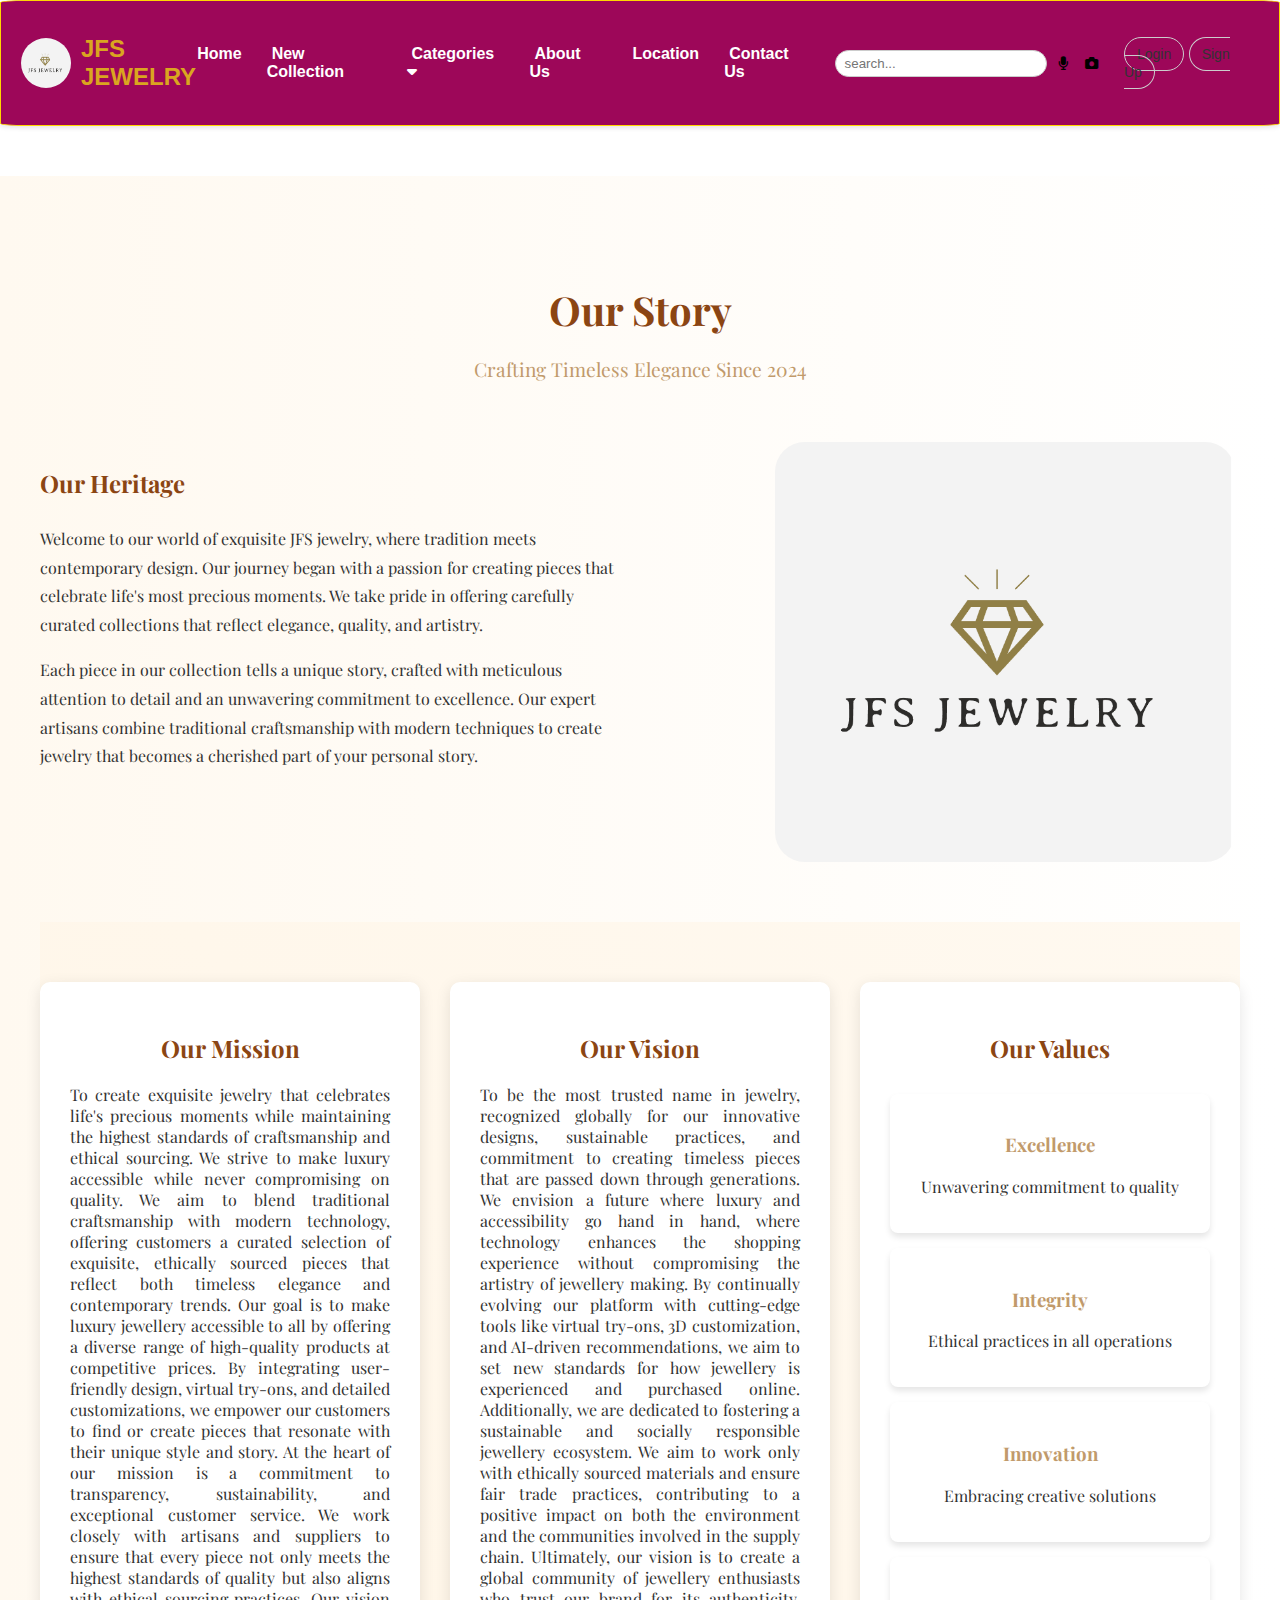
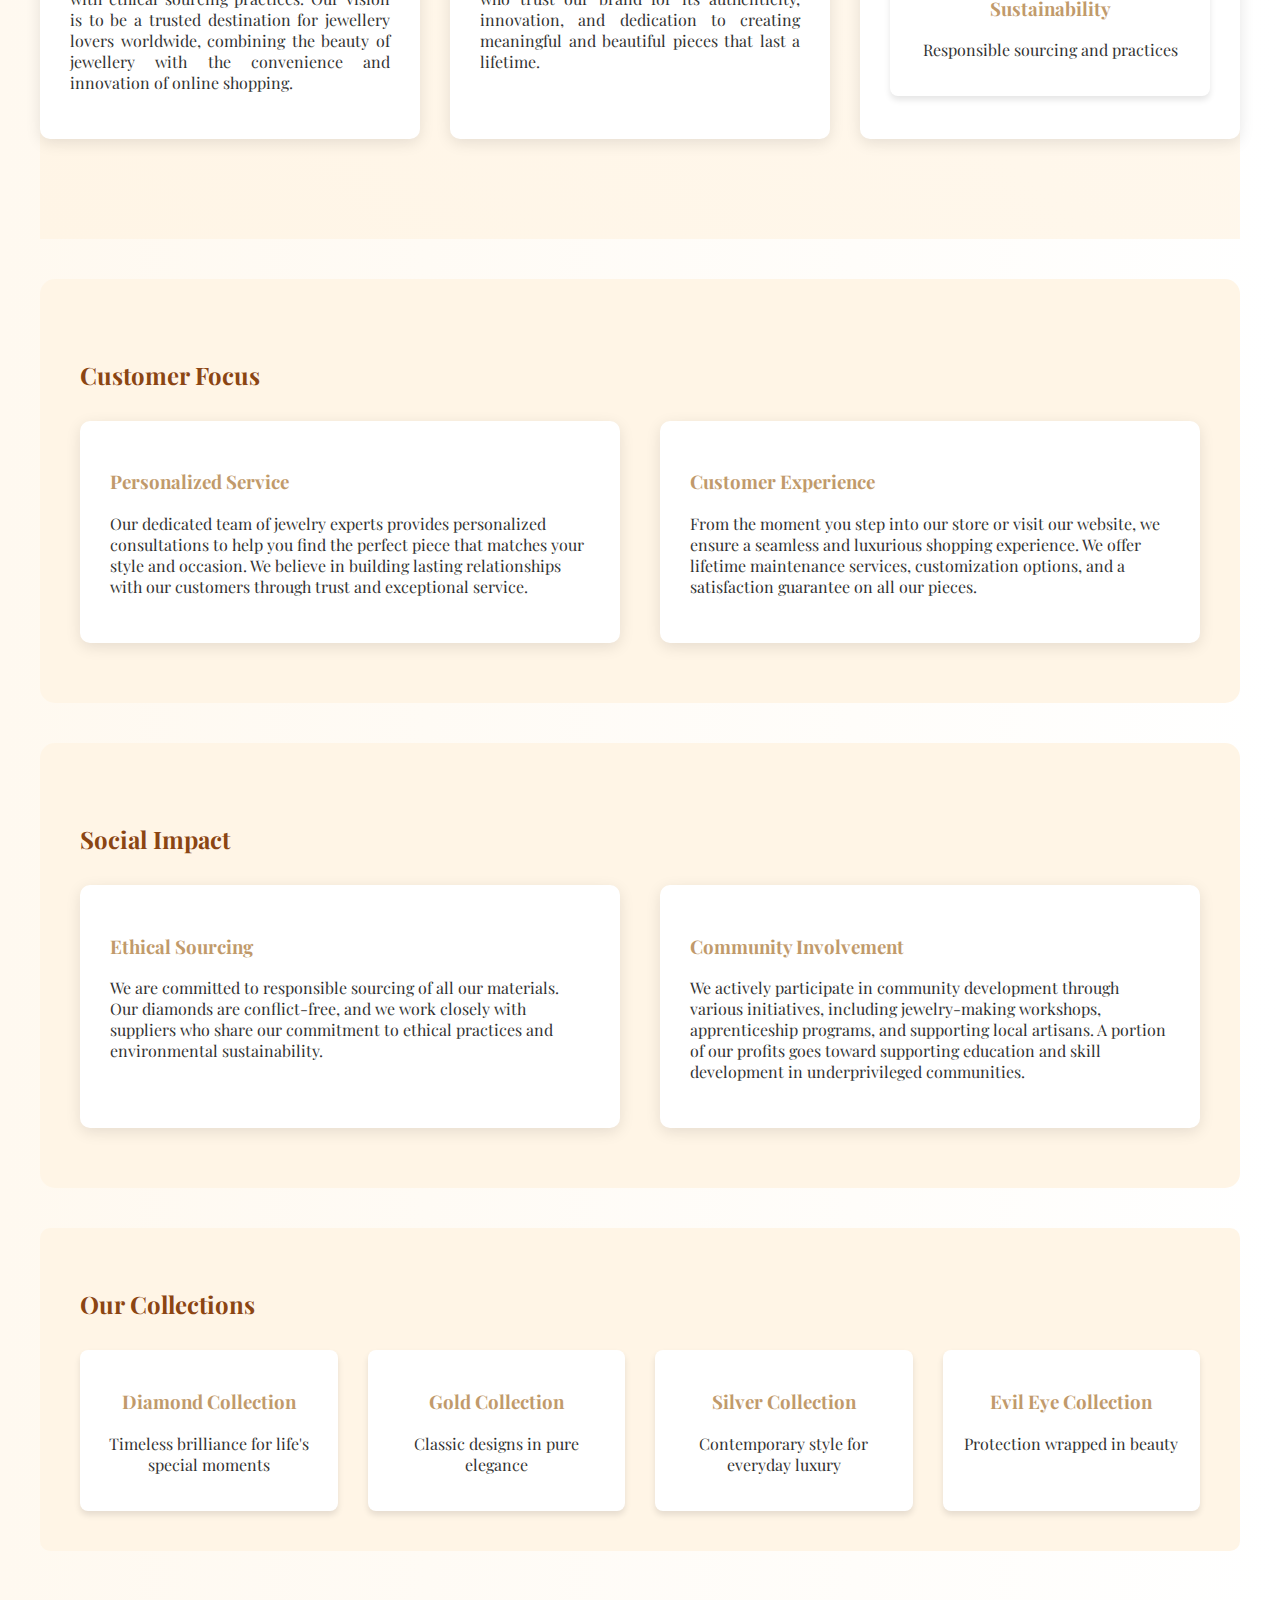
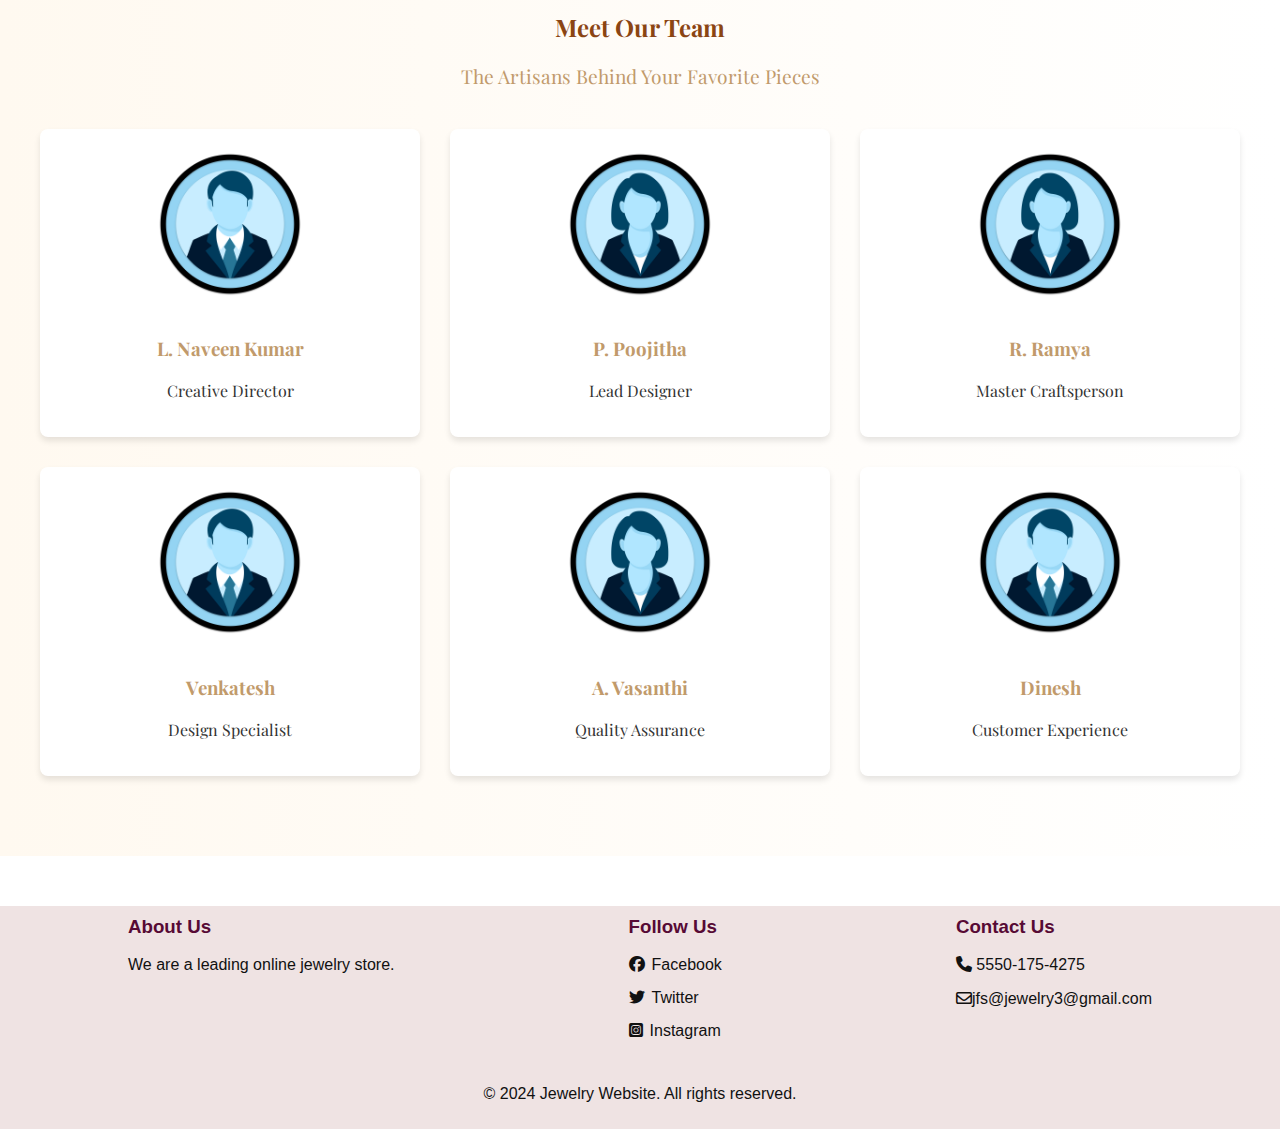
==== about-us.html @ db775b6b "first commit" ====
<!DOCTYPE html>
<html lang="en">
<head>
    <meta charset="UTF-8">
    <meta name="viewport" content="width=device-width, initial-scale=1.0">
    <title>Document</title>
    <link rel="stylesheet" href="about.css">
    <link rel="stylesheet" href="https://cdnjs.cloudflare.com/ajax/libs/font-awesome/6.6.0/css/all.min.css">
    <link href="https://fonts.googleapis.com/css2?family=Playfair+Display:wght@400;500;600;700&display=swap" rel="stylesheet">
</head>
<body>

    <!-- Navbar -->
    <nav>
        <div class="navbar-logo">
            <img src="logo-2.png" alt="">
            <p class="title">JFS JEWELRY</p>
        </div>
       
        <div class="create">
            <ul class="attribute">
                <li><a href="index.html">Home</a></li>
                <li><a href="New-Collection.html">New Collection</a></li>
                <li class="dropdown">
                    <a href="#" class="dropbtn">Categories <i class="fa-solid fa-caret-down"></i></a>
                    <div class="dropdown-content">
                        <a href="diamond1.html">Diamond collection</a>
                        <a href="gold1.html">Gold collection</a>
                        <a href="silver.html">Silver collection</a>
                        <a href="evil.html">Evil eye collection</a>
                        <a href="dailywear1.html">Daily wear collection</a>
                        
                    </div>
                </li>
               
                <li><a href="about-us.html">About Us</a></li>
                <li><a href="location.html">Location</a></li>
                <li><a href="Contact-us.html">Contact Us</a></li>
                <div class="info">
                    <div class="searchbar">
                        <input type="text" placeholder=" search...">
                        <button><i class="fa-solid fa-microphone"></i></button>
                        <button><i class="fa-solid fa-camera"></i></button>
                    </div>
                    
                </div>
                <div class="account">
                    <a href="login.html">Login</a>
                    <a href="sign-up.html">Sign Up</a>
                </div>

            </ul>
        </div>
      
        </nav>    
        <!-- Navbar close -->



        <section class="about-section">
            <div class="about-container">
                <div class="about-header">
                    <h1 class="about-title">Our Story</h1>
                    <p class="about-subtitle">Crafting Timeless Elegance Since 2024</p>
                </div>
    
                <div class="about-content">
                    <div class="about-text">
                        <h2 class="accent-title">Our Heritage</h2>
                        <p>Welcome to our world of exquisite JFS jewelry, where tradition meets contemporary design. Our journey began with a passion for creating pieces that celebrate life's most precious moments. We take pride in offering carefully curated collections that reflect elegance, quality, and artistry.</p>
                        <p>Each piece in our collection tells a unique story, crafted with meticulous attention to detail and an unwavering commitment to excellence. Our expert artisans combine traditional craftsmanship with modern techniques to create jewelry that becomes a cherished part of your personal story.</p>
                    </div>
                    <img src="logo-2.png" alt="Jewelry crafting" style="width: 80%; border-radius: 30px; margin-left: 110px;">
                </div>
    
     <!-- Mission Vision section -->
     <div class="mvv-section">
        <div class="mvv-grid">
            <div class="mvv-item">
                <h2 class="accent-title">Our Mission</h2>
                <p>To create exquisite jewelry that celebrates life's precious moments while maintaining the highest standards of craftsmanship and ethical sourcing. We strive to make luxury accessible while never compromising on quality.
                    
     We aim to blend traditional craftsmanship with modern technology, offering customers a curated selection of exquisite, ethically sourced pieces that reflect both timeless elegance and contemporary trends.
    
    Our goal is to make luxury jewellery accessible to all by offering a diverse range of high-quality products at competitive prices. By integrating user-friendly design, virtual try-ons, and detailed customizations, we empower our customers to find or create pieces that resonate with their unique style and story.
    
    At the heart of our mission is a commitment to transparency, sustainability, and exceptional customer service. We work closely with artisans and suppliers to ensure that every piece not only meets the highest standards of quality but also aligns with ethical sourcing practices. Our vision is to be a trusted destination for jewellery lovers worldwide, combining the beauty of jewellery with the convenience and innovation of online shopping.
                </p>
            </div>
            <div class="mvv-item">
                <h2 class="accent-title">Our Vision</h2>
                <p>To be the most trusted name in jewelry, recognized globally for our innovative designs, sustainable practices, and commitment to creating timeless pieces that are passed down through generations.
                    
    
    
    We envision a future where luxury and accessibility go hand in hand, where technology enhances the shopping experience without compromising the artistry of jewellery making. By continually evolving our platform with cutting-edge tools like virtual try-ons, 3D customization, and AI-driven recommendations, we aim to set new standards for how jewellery is experienced and purchased online.
    
    Additionally, we are dedicated to fostering a sustainable and socially responsible jewellery ecosystem. We aim to work only with ethically sourced materials and ensure fair trade practices, contributing to a positive impact on both the environment and the communities involved in the supply chain.
    
    Ultimately, our vision is to create a global community of jewellery enthusiasts who trust our brand for its authenticity, innovation, and dedication to creating meaningful and beautiful pieces that last a lifetime.
                </p>
            </div>
            <div class="mvv-item">
                <h2 class="accent-title">Our Values</h2>
                <div class="values-grid">
                    <div class="value-item">
                        <h3 class="highlight-text">Excellence</h3>
                        <p>Unwavering commitment to quality</p>
                    </div>
                    <div class="value-item">
                        <h3 class="highlight-text">Integrity</h3>
                        <p>Ethical practices in all operations</p>
                    </div>
                    <div class="value-item">
                        <h3 class="highlight-text">Innovation</h3>
                        <p>Embracing creative solutions</p>
                    </div>
                    <div class="value-item">
                        <h3 class="highlight-text">Sustainability</h3>
                        <p>Responsible sourcing and practices</p>
                    </div>
                </div>
            </div>
        </div>
    </div>
    
    <!-- Customer Focus section -->
    <div class="impact-section">
        <h2 class="accent-title">Customer Focus</h2>
        <div class="impact-grid">
            <div class="impact-item">
                <h3 class="highlight-text">Personalized Service</h3>
                <p>Our dedicated team of jewelry experts provides personalized consultations to help you find the perfect piece that matches your style and occasion. We believe in building lasting relationships with our customers through trust and exceptional service.</p>
            </div>
            <div class="impact-item">
                <h3 class="highlight-text">Customer Experience</h3>
                <p>From the moment you step into our store or visit our website, we ensure a seamless and luxurious shopping experience. We offer lifetime maintenance services, customization options, and a satisfaction guarantee on all our pieces.</p>
            </div>
        </div>
    </div>
    
    <!-- Social Impact section -->
    <div class="impact-section">
        <h2 class="accent-title">Social Impact</h2>
        <div class="impact-grid">
            <div class="impact-item">
                <h3 class="highlight-text">Ethical Sourcing</h3>
                <p>We are committed to responsible sourcing of all our materials. Our diamonds are conflict-free, and we work closely with suppliers who share our commitment to ethical practices and environmental sustainability.</p>
            </div>
            <div class="impact-item">
                <h3 class="highlight-text">Community Involvement</h3>
                <p>We actively participate in community development through various initiatives, including jewelry-making workshops, apprenticeship programs, and supporting local artisans. A portion of our profits goes toward supporting education and skill development in underprivileged communities.</p>
            </div>
        </div>
    </div>
    
                <div class="collections-section">
                    <h2 class="accent-title">Our Collections</h2>
                    <div class="collections-grid">
                        <div class="collection-item">
                            <h3 class="highlight-text">Diamond Collection</h3>
                            <p>Timeless brilliance for life's special moments</p>
                        </div>
                        <div class="collection-item">
                            <h3 class="highlight-text">Gold Collection</h3>
                            <p>Classic designs in pure elegance</p>
                        </div>
                        <div class="collection-item">
                            <h3 class="highlight-text">Silver Collection</h3>
                            <p>Contemporary style for everyday luxury</p>
                        </div>
                        <div class="collection-item">
                            <h3 class="highlight-text">Evil Eye Collection</h3>
                            <p>Protection wrapped in beauty</p>
                        </div>
                    </div>
                </div>
    
                <div class="team-section">
                    <h2 class="accent-title">Meet Our Team</h2>
                    <p class="about-subtitle">The Artisans Behind Your Favorite Pieces</p>
                    <div class="team-grid">
                        <div class="team-member">
                            <img src="male-icon.webp" alt="L. Naveen Kumar" class="member-img">
                            <h3 class="highlight-text">L. Naveen Kumar</h3>
                            <p>Creative Director</p>
                        </div>
                        <div class="team-member">
                            <img src="female-icon.webp" alt="P. Poojitha" class="member-img">
                            <h3 class="highlight-text">P. Poojitha</h3>
                            <p>Lead Designer</p>
                        </div>
                        <div class="team-member">
                            <img src="female-icon.webp" alt="R. Ramya" class="member-img">
                            <h3 class="highlight-text">R. Ramya</h3>
                            <p>Master Craftsperson</p>
                        </div>
                        <div class="team-member">
                            <img src="male-icon.webp" alt="Venkatesh" class="member-img">
                            <h3 class="highlight-text">Venkatesh</h3>
                            <p>Design Specialist</p>
                        </div>
                        <div class="team-member">
                            <img src="female-icon.webp" alt="A. Vasanthi" class="member-img">
                            <h3 class="highlight-text">A. Vasanthi</h3>
                            <p>Quality Assurance</p>
                        </div>
                        <div class="team-member">
                            <img src="male-icon.webp" alt="Dinesh" class="member-img">
                            <h3 class="highlight-text">Dinesh</h3>
                            <p>Customer Experience</p>
                        </div>
                    </div>
                </div>
            </div>
        </section>


        <!-- Footer Section -->
        <footer class="footer">
            <div class="foot">
            <div class="row">
            <div class="col-md-3 col-sm-6">
                <a href="about-us.html"> <h3 class="about">About Us</h3></a>
            <p>We are a leading online jewelry store.</p>
            </div>
            
            <div class="col">
            <h3>Follow Us</h3>
            <ul>
            <li><i class="fa-brands fa-facebook"></i>Facebook</li>
            <li><i class="fa-brands fa-twitter"></i>Twitter</li>
            <li><i class="fa-brands fa-square-instagram"></i>Instagram</li>
            </ul>
            </div>
            <div class="col">
                <a href="Contact-us.html"><h3 class="about">Contact Us</h3></a>
            <p><i class="fa-solid fa-phone"></i> 5550-175-4275</p>
            <p><i class="fa-regular fa-envelope"></i>jfs@jewelry3@gmail.com</p>
            </div>
            </div>
            <p class="copyright">&copy; 2024 Jewelry Website. All rights reserved.</p>
            </div>
            </footer>
            
            
            



    
</body>
</html>
---- about.css ----
body {
    font-family: Arial, sans-serif;
    margin: 0;
    padding: 0;
    box-sizing: border-box;
    background-color:#ffffff;
}
/* navbar session start */
a {
    text-decoration: none;
    color: #fff;
}

nav {
    display: flex;
    justify-content: space-between;
    align-items: center;
    background-color: #9D0759;
    padding: 10px 20px;
    box-shadow: 0 2px 5px rgba(0, 0, 0, 0.1);
    border: 1px solid gold;
    border-radius: 2%;
    margin-bottom: 50px;
}
.navbar-logo{
    display: flex;
}
.navbar-logo img{
    height: 50px;
    width: 50px;
    border-radius: 50%;
    margin: auto;
   
   
}
.navbar-logo .title {
    padding-left: 5px;
    color: goldenrod;
    font-size: 24px;
    font-weight: bold;
    padding-left: 10px;
    
}

.create {
    display: flex;
    
}

.create .attribute {
    list-style-type: none;
    display: flex;
    margin-left: -90px;
    gap: 20px;
}

.create .attribute li {
    position: relative;
}

.create .attribute li a {
    font-size: 16px;
    padding: 5px;
    font-weight: 600;
}
.create .attribute li a:hover{
    text-decoration: underline;
    color: chocolate;
}
.create .attribute li .dropdown-content {
    display: none;
    position: absolute;
    background-color: #fff;
    box-shadow: 0 8px 16px rgba(0, 0, 0, 0.1);
    z-index: 1;
    min-width: 120px;
    top: 100%;
}

.create .attribute li .dropdown-content a {
    padding: 8px 12px;
    display: block;
    color: #333;
}
.create .attribute li .dropdown-content a:hover {
    color: chocolate;
}
.create .attribute li:hover .dropdown-content {
    display: block;
}

.info {
    display: flex;
    align-items: center;
    gap: 20px;
}

.searchbar {
    display: flex;
    align-items: center;
    gap: 5px;
}

.searchbar input {
    padding: 5px;
    border: 1px solid #ccc;
    border-radius: 20px;
    width: 200px;
}

.searchbar button {
    background: none;
    border: none;
    cursor: pointer;
}

.account a {
    padding: 8px 12px;
    border: 1px solid #ccc;
    border-radius: 20px;
    font-size: 14px;
    color: #333;
}

.account a:hover {
    background-color: #f1f1f1;
}





/* About us */
.about-section {
    font-family: 'Playfair Display', serif;
    color: #333;
    padding: 80px 0;
    background: linear-gradient(to right, #fff9f0, #fff);
}

.about-container {
    max-width: 1200px;
    margin: 0 auto;
    padding: 0 20px;
}

.about-header {
    text-align: center;
    margin-bottom: 60px;
}

.about-title {
    color: #8B4513;
    font-size: 2.5em;
    margin-bottom: 20px;
}

.about-subtitle {
    color: #C19A6B;
    font-size: 1.2em;
    margin-bottom: 40px;
}

.about-content {
    display: grid;
    grid-template-columns: 1fr 1fr;
    gap: 50px;
    margin-bottom: 60px;
}

.about-text {
    line-height: 1.8;
}



/*styles for mission, vision, values sections */
.mvv-section {
    background: linear-gradient(45deg, #FFF5E6, #FFF9F0);
    padding: 60px 0;
    margin: 40px 0;
}

.mvv-grid {
    display: grid;
    grid-template-columns: repeat(3, 1fr);
    gap: 30px;
    margin-bottom: 40px;
}

.mvv-item {
    background: white;
    padding: 30px;
    border-radius: 10px;
    box-shadow: 0 4px 15px rgba(0,0,0,0.1);
    text-align: justify;
}
.mvv-item .accent-title{
    text-align: center;
}

.values-grid {
    display: grid;
    grid-template-columns: repeat(auto-fit, minmax(200px, 1fr));
    gap: 15px;
    margin-top: 30px;
}

.value-item {
    background: white;
    padding: 20px;
    border-radius: 8px;
    text-align: center;
    box-shadow: 0 4px 6px rgba(0,0,0,0.1);
}

.impact-section {
    background: #FFF5E6;
    padding: 60px 40px;
    border-radius: 15px;
    margin: 40px 0;
}

.impact-grid {
    display: grid;
    grid-template-columns: repeat(2, 1fr);
    gap: 40px;
    margin-top: 30px;
}

.impact-item {
    background: white;
    padding: 30px;
    border-radius: 10px;
    box-shadow: 0 4px 15px rgba(0,0,0,0.1);
}


.collections-section {
    background: #FFF5E6;
    padding: 40px;
    border-radius: 10px;
    margin-bottom: 60px;
}

.collections-grid {
    display: grid;
    grid-template-columns: repeat(auto-fit, minmax(200px, 1fr));
    gap: 30px;
    margin-top: 30px;
}

.collection-item {
    text-align: center;
    padding: 20px;
    background: white;
    border-radius: 8px;
    box-shadow: 0 4px 6px rgba(0,0,0,0.1);
}

.team-section {
    text-align: center;
}

.team-grid {
    display: grid;
    grid-template-columns: repeat(auto-fit, minmax(300px, 1fr));
    gap: 30px;
    margin-top: 40px;
}

.team-member {
    padding: 20px;
    background: white;
    border-radius: 8px;
    box-shadow: 0 4px 6px rgba(0,0,0,0.1);
}

.member-img {
    width: 150px;
    height: 150px;
    border-radius: 50%;
    margin-bottom: 15px;
    object-fit: cover;
}

.accent-title {
    color: #8B4513;
    margin-bottom: 20px;
}

.highlight-text {
    color: #C19A6B;
}



/* Footer Section */
.footer {
    background-color:#EFE3E3;
    color: #111;
    padding: 10px 0;
    margin-top: 50px;
    }
    
    .footer .foot {
    width: 80%;
    margin: 0 auto;
    }
    
    .footer .row {
    display: flex;
    flex-wrap: wrap;
    justify-content: space-between;
    }
    
    .footer .col {
    margin-bottom: 10px;
    }
    
    .footer h3 {
    color:#570a35;
    margin-top: 0;
    }
.footer .about{
    color:#570a35;
    margin-top: 0;
    cursor: pointer;
    text-decoration: none;
}
.footer .about:hover{
    text-decoration: underline;
}

    .footer .col li{
        cursor: pointer;
    }
    .footer .col li i {
        padding-right: 7px;
    }
    .footer ul {
    list-style: none;
    padding: 0;
    margin: 0;
    }
    
    .footer ul li {
    margin-bottom: 15px;
    }
    
    .footer ul li  {
    color:#111;
    text-decoration: none;
    }
    
    .footer ul li:hover {
    color:darkgoldenrod;
    }
    
    .footer .copyright {
    text-align: center;
    margin-top: 20px;
    }
    
    .footer .copyright p {
    margin-bottom: 30px;
    
    }
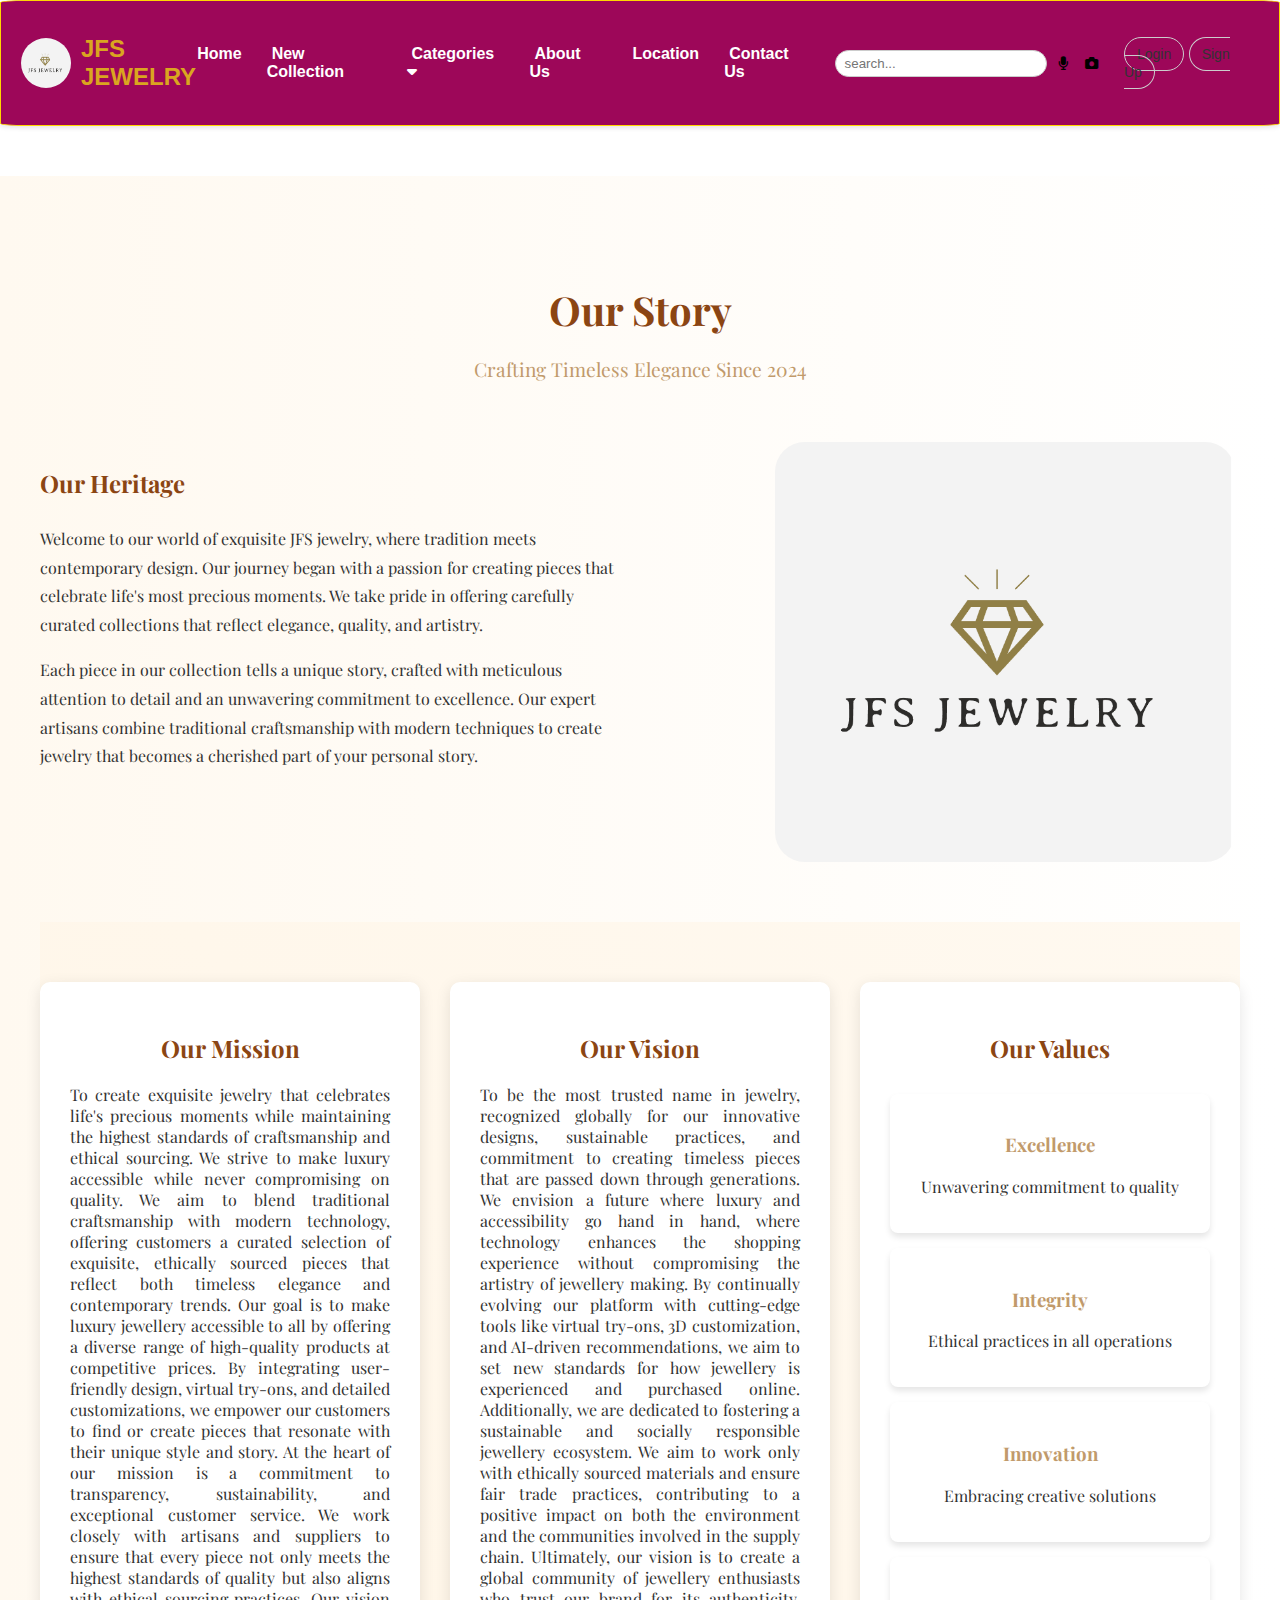
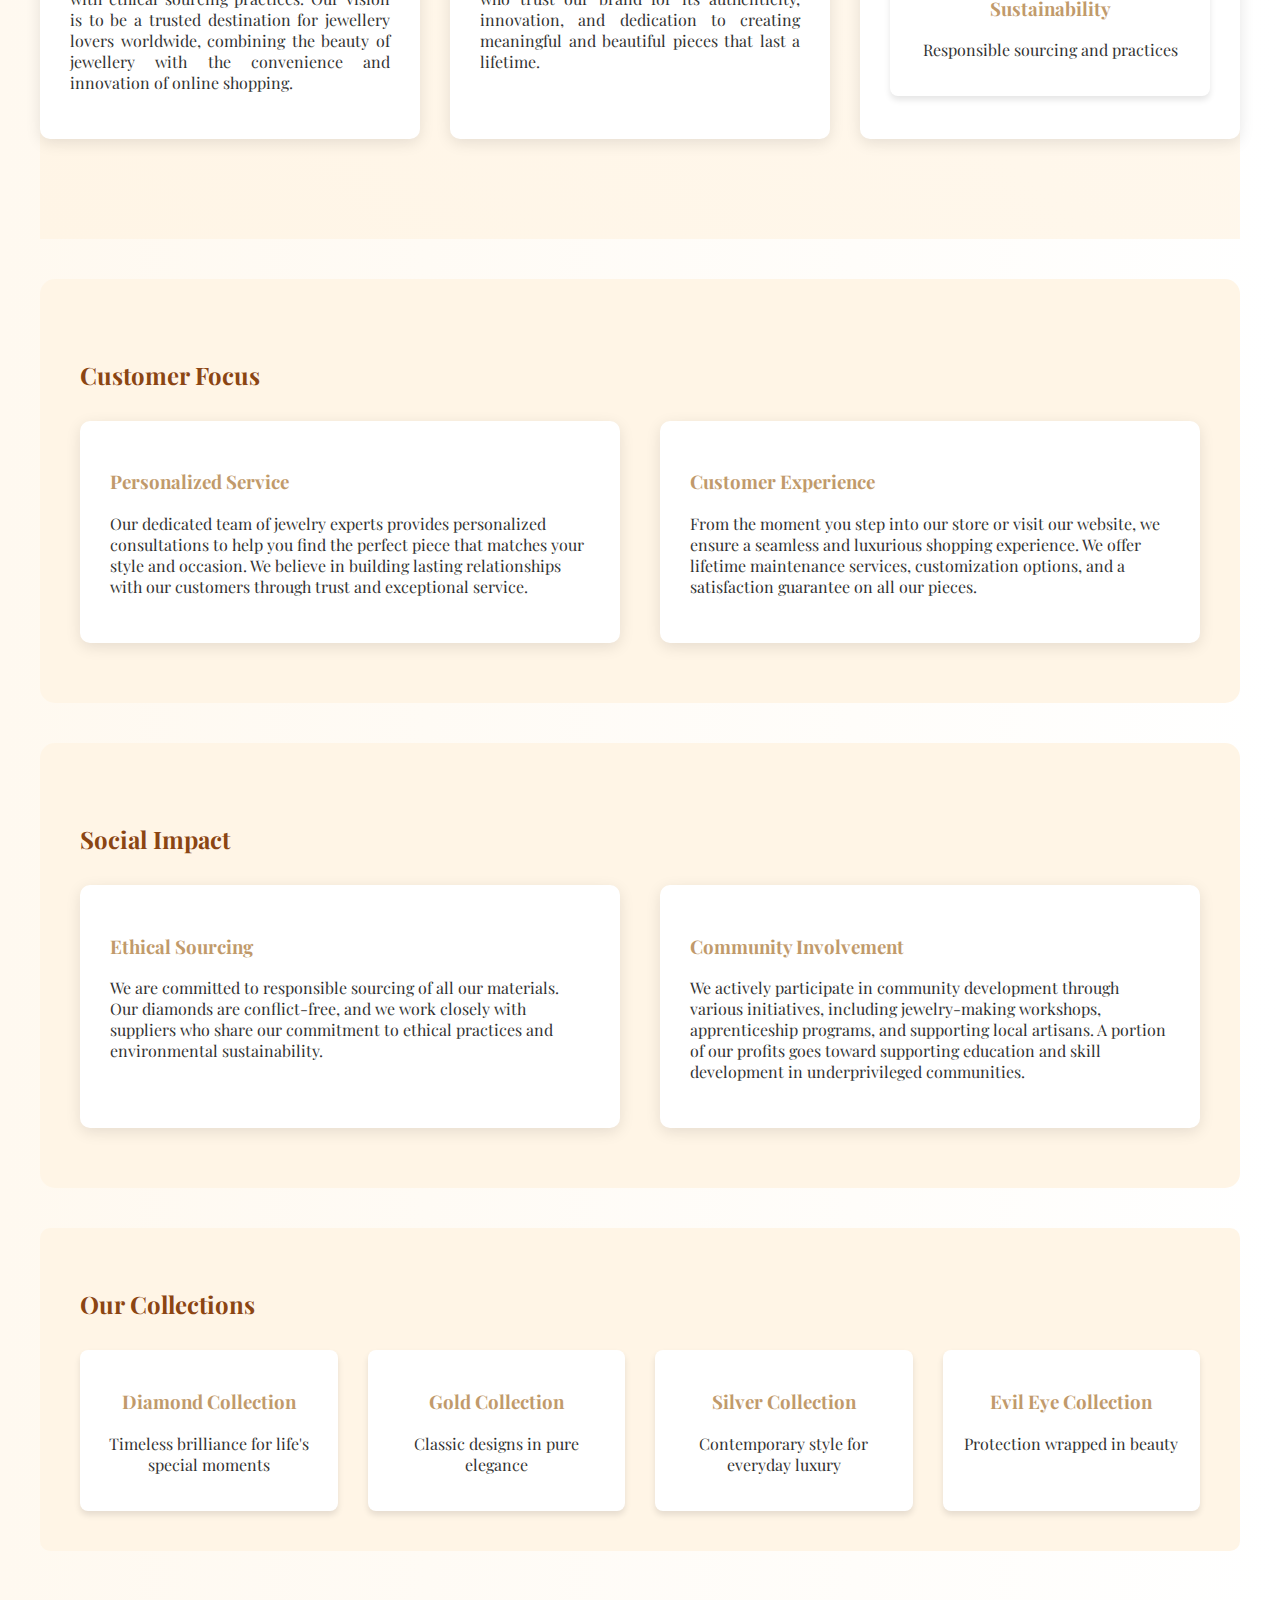
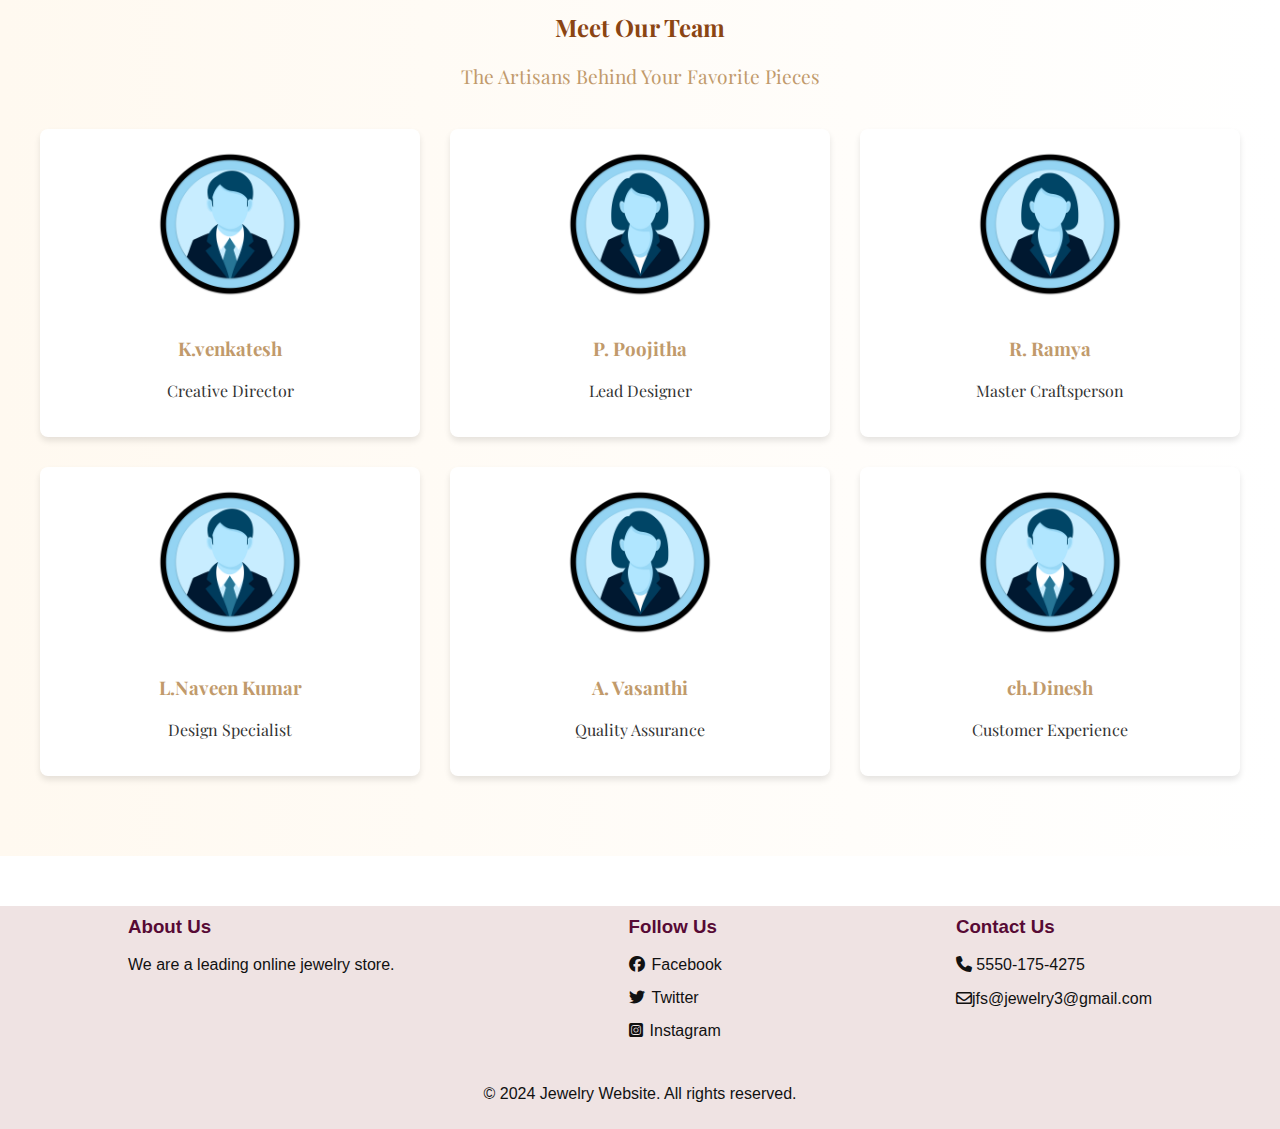
==== commit 6b3593f4: "Add files via upload" ====
--- a/about-us.html
+++ b/about-us.html
@@ -1,253 +1,253 @@
-<!DOCTYPE html>
-<html lang="en">
-<head>
-    <meta charset="UTF-8">
-    <meta name="viewport" content="width=device-width, initial-scale=1.0">
-    <title>Document</title>
-    <link rel="stylesheet" href="about.css">
-    <link rel="stylesheet" href="https://cdnjs.cloudflare.com/ajax/libs/font-awesome/6.6.0/css/all.min.css">
-    <link href="https://fonts.googleapis.com/css2?family=Playfair+Display:wght@400;500;600;700&display=swap" rel="stylesheet">
-</head>
-<body>
-
-    <!-- Navbar -->
-    <nav>
-        <div class="navbar-logo">
-            <img src="logo-2.png" alt="">
-            <p class="title">JFS JEWELRY</p>
-        </div>
-       
-        <div class="create">
-            <ul class="attribute">
-                <li><a href="index.html">Home</a></li>
-                <li><a href="New-Collection.html">New Collection</a></li>
-                <li class="dropdown">
-                    <a href="#" class="dropbtn">Categories <i class="fa-solid fa-caret-down"></i></a>
-                    <div class="dropdown-content">
-                        <a href="diamond1.html">Diamond collection</a>
-                        <a href="gold1.html">Gold collection</a>
-                        <a href="silver.html">Silver collection</a>
-                        <a href="evil.html">Evil eye collection</a>
-                        <a href="dailywear1.html">Daily wear collection</a>
-                        
-                    </div>
-                </li>
-               
-                <li><a href="about-us.html">About Us</a></li>
-                <li><a href="location.html">Location</a></li>
-                <li><a href="Contact-us.html">Contact Us</a></li>
-                <div class="info">
-                    <div class="searchbar">
-                        <input type="text" placeholder=" search...">
-                        <button><i class="fa-solid fa-microphone"></i></button>
-                        <button><i class="fa-solid fa-camera"></i></button>
-                    </div>
-                    
-                </div>
-                <div class="account">
-                    <a href="login.html">Login</a>
-                    <a href="sign-up.html">Sign Up</a>
-                </div>
-
-            </ul>
-        </div>
-      
-        </nav>    
-        <!-- Navbar close -->
-
-
-
-        <section class="about-section">
-            <div class="about-container">
-                <div class="about-header">
-                    <h1 class="about-title">Our Story</h1>
-                    <p class="about-subtitle">Crafting Timeless Elegance Since 2024</p>
-                </div>
-    
-                <div class="about-content">
-                    <div class="about-text">
-                        <h2 class="accent-title">Our Heritage</h2>
-                        <p>Welcome to our world of exquisite JFS jewelry, where tradition meets contemporary design. Our journey began with a passion for creating pieces that celebrate life's most precious moments. We take pride in offering carefully curated collections that reflect elegance, quality, and artistry.</p>
-                        <p>Each piece in our collection tells a unique story, crafted with meticulous attention to detail and an unwavering commitment to excellence. Our expert artisans combine traditional craftsmanship with modern techniques to create jewelry that becomes a cherished part of your personal story.</p>
-                    </div>
-                    <img src="logo-2.png" alt="Jewelry crafting" style="width: 80%; border-radius: 30px; margin-left: 110px;">
-                </div>
-    
-     <!-- Mission Vision section -->
-     <div class="mvv-section">
-        <div class="mvv-grid">
-            <div class="mvv-item">
-                <h2 class="accent-title">Our Mission</h2>
-                <p>To create exquisite jewelry that celebrates life's precious moments while maintaining the highest standards of craftsmanship and ethical sourcing. We strive to make luxury accessible while never compromising on quality.
-                    
-     We aim to blend traditional craftsmanship with modern technology, offering customers a curated selection of exquisite, ethically sourced pieces that reflect both timeless elegance and contemporary trends.
-    
-    Our goal is to make luxury jewellery accessible to all by offering a diverse range of high-quality products at competitive prices. By integrating user-friendly design, virtual try-ons, and detailed customizations, we empower our customers to find or create pieces that resonate with their unique style and story.
-    
-    At the heart of our mission is a commitment to transparency, sustainability, and exceptional customer service. We work closely with artisans and suppliers to ensure that every piece not only meets the highest standards of quality but also aligns with ethical sourcing practices. Our vision is to be a trusted destination for jewellery lovers worldwide, combining the beauty of jewellery with the convenience and innovation of online shopping.
-                </p>
-            </div>
-            <div class="mvv-item">
-                <h2 class="accent-title">Our Vision</h2>
-                <p>To be the most trusted name in jewelry, recognized globally for our innovative designs, sustainable practices, and commitment to creating timeless pieces that are passed down through generations.
-                    
-    
-    
-    We envision a future where luxury and accessibility go hand in hand, where technology enhances the shopping experience without compromising the artistry of jewellery making. By continually evolving our platform with cutting-edge tools like virtual try-ons, 3D customization, and AI-driven recommendations, we aim to set new standards for how jewellery is experienced and purchased online.
-    
-    Additionally, we are dedicated to fostering a sustainable and socially responsible jewellery ecosystem. We aim to work only with ethically sourced materials and ensure fair trade practices, contributing to a positive impact on both the environment and the communities involved in the supply chain.
-    
-    Ultimately, our vision is to create a global community of jewellery enthusiasts who trust our brand for its authenticity, innovation, and dedication to creating meaningful and beautiful pieces that last a lifetime.
-                </p>
-            </div>
-            <div class="mvv-item">
-                <h2 class="accent-title">Our Values</h2>
-                <div class="values-grid">
-                    <div class="value-item">
-                        <h3 class="highlight-text">Excellence</h3>
-                        <p>Unwavering commitment to quality</p>
-                    </div>
-                    <div class="value-item">
-                        <h3 class="highlight-text">Integrity</h3>
-                        <p>Ethical practices in all operations</p>
-                    </div>
-                    <div class="value-item">
-                        <h3 class="highlight-text">Innovation</h3>
-                        <p>Embracing creative solutions</p>
-                    </div>
-                    <div class="value-item">
-                        <h3 class="highlight-text">Sustainability</h3>
-                        <p>Responsible sourcing and practices</p>
-                    </div>
-                </div>
-            </div>
-        </div>
-    </div>
-    
-    <!-- Customer Focus section -->
-    <div class="impact-section">
-        <h2 class="accent-title">Customer Focus</h2>
-        <div class="impact-grid">
-            <div class="impact-item">
-                <h3 class="highlight-text">Personalized Service</h3>
-                <p>Our dedicated team of jewelry experts provides personalized consultations to help you find the perfect piece that matches your style and occasion. We believe in building lasting relationships with our customers through trust and exceptional service.</p>
-            </div>
-            <div class="impact-item">
-                <h3 class="highlight-text">Customer Experience</h3>
-                <p>From the moment you step into our store or visit our website, we ensure a seamless and luxurious shopping experience. We offer lifetime maintenance services, customization options, and a satisfaction guarantee on all our pieces.</p>
-            </div>
-        </div>
-    </div>
-    
-    <!-- Social Impact section -->
-    <div class="impact-section">
-        <h2 class="accent-title">Social Impact</h2>
-        <div class="impact-grid">
-            <div class="impact-item">
-                <h3 class="highlight-text">Ethical Sourcing</h3>
-                <p>We are committed to responsible sourcing of all our materials. Our diamonds are conflict-free, and we work closely with suppliers who share our commitment to ethical practices and environmental sustainability.</p>
-            </div>
-            <div class="impact-item">
-                <h3 class="highlight-text">Community Involvement</h3>
-                <p>We actively participate in community development through various initiatives, including jewelry-making workshops, apprenticeship programs, and supporting local artisans. A portion of our profits goes toward supporting education and skill development in underprivileged communities.</p>
-            </div>
-        </div>
-    </div>
-    
-                <div class="collections-section">
-                    <h2 class="accent-title">Our Collections</h2>
-                    <div class="collections-grid">
-                        <div class="collection-item">
-                            <h3 class="highlight-text">Diamond Collection</h3>
-                            <p>Timeless brilliance for life's special moments</p>
-                        </div>
-                        <div class="collection-item">
-                            <h3 class="highlight-text">Gold Collection</h3>
-                            <p>Classic designs in pure elegance</p>
-                        </div>
-                        <div class="collection-item">
-                            <h3 class="highlight-text">Silver Collection</h3>
-                            <p>Contemporary style for everyday luxury</p>
-                        </div>
-                        <div class="collection-item">
-                            <h3 class="highlight-text">Evil Eye Collection</h3>
-                            <p>Protection wrapped in beauty</p>
-                        </div>
-                    </div>
-                </div>
-    
-                <div class="team-section">
-                    <h2 class="accent-title">Meet Our Team</h2>
-                    <p class="about-subtitle">The Artisans Behind Your Favorite Pieces</p>
-                    <div class="team-grid">
-                        <div class="team-member">
-                            <img src="male-icon.webp" alt="L. Naveen Kumar" class="member-img">
-                            <h3 class="highlight-text">L. Naveen Kumar</h3>
-                            <p>Creative Director</p>
-                        </div>
-                        <div class="team-member">
-                            <img src="female-icon.webp" alt="P. Poojitha" class="member-img">
-                            <h3 class="highlight-text">P. Poojitha</h3>
-                            <p>Lead Designer</p>
-                        </div>
-                        <div class="team-member">
-                            <img src="female-icon.webp" alt="R. Ramya" class="member-img">
-                            <h3 class="highlight-text">R. Ramya</h3>
-                            <p>Master Craftsperson</p>
-                        </div>
-                        <div class="team-member">
-                            <img src="male-icon.webp" alt="Venkatesh" class="member-img">
-                            <h3 class="highlight-text">Venkatesh</h3>
-                            <p>Design Specialist</p>
-                        </div>
-                        <div class="team-member">
-                            <img src="female-icon.webp" alt="A. Vasanthi" class="member-img">
-                            <h3 class="highlight-text">A. Vasanthi</h3>
-                            <p>Quality Assurance</p>
-                        </div>
-                        <div class="team-member">
-                            <img src="male-icon.webp" alt="Dinesh" class="member-img">
-                            <h3 class="highlight-text">Dinesh</h3>
-                            <p>Customer Experience</p>
-                        </div>
-                    </div>
-                </div>
-            </div>
-        </section>
-
-
-        <!-- Footer Section -->
-        <footer class="footer">
-            <div class="foot">
-            <div class="row">
-            <div class="col-md-3 col-sm-6">
-                <a href="about-us.html"> <h3 class="about">About Us</h3></a>
-            <p>We are a leading online jewelry store.</p>
-            </div>
-            
-            <div class="col">
-            <h3>Follow Us</h3>
-            <ul>
-            <li><i class="fa-brands fa-facebook"></i>Facebook</li>
-            <li><i class="fa-brands fa-twitter"></i>Twitter</li>
-            <li><i class="fa-brands fa-square-instagram"></i>Instagram</li>
-            </ul>
-            </div>
-            <div class="col">
-                <a href="Contact-us.html"><h3 class="about">Contact Us</h3></a>
-            <p><i class="fa-solid fa-phone"></i> 5550-175-4275</p>
-            <p><i class="fa-regular fa-envelope"></i>jfs@jewelry3@gmail.com</p>
-            </div>
-            </div>
-            <p class="copyright">&copy; 2024 Jewelry Website. All rights reserved.</p>
-            </div>
-            </footer>
-            
-            
-            
-
-
-
-    
-</body>
-</html>
+<!DOCTYPE html>
+<html lang="en">
+<head>
+    <meta charset="UTF-8">
+    <meta name="viewport" content="width=device-width, initial-scale=1.0">
+    <title>Document</title>
+    <link rel="stylesheet" href="about.css">
+    <link rel="stylesheet" href="https://cdnjs.cloudflare.com/ajax/libs/font-awesome/6.6.0/css/all.min.css">
+    <link href="https://fonts.googleapis.com/css2?family=Playfair+Display:wght@400;500;600;700&display=swap" rel="stylesheet">
+</head>
+<body>
+
+    <!-- Navbar -->
+    <nav>
+        <div class="navbar-logo">
+            <img src="logo-2.png" alt="">
+            <p class="title">JFS JEWELRY</p>
+        </div>
+       
+        <div class="create">
+            <ul class="attribute">
+                <li><a href="index.html">Home</a></li>
+                <li><a href="New-Collection.html">New Collection</a></li>
+                <li class="dropdown">
+                    <a href="#" class="dropbtn">Categories <i class="fa-solid fa-caret-down"></i></a>
+                    <div class="dropdown-content">
+                        <a href="diamond1.html">Diamond collection</a>
+                        <a href="gold1.html">Gold collection</a>
+                        <a href="silver.html">Silver collection</a>
+                        <a href="evil.html">Evil eye collection</a>
+                        <a href="dailywear1.html">Daily wear collection</a>
+                        
+                    </div>
+                </li>
+               
+                <li><a href="about-us.html">About Us</a></li>
+                <li><a href="location.html">Location</a></li>
+                <li><a href="Contact-us.html">Contact Us</a></li>
+                <div class="info">
+                    <div class="searchbar">
+                        <input type="text" placeholder=" search...">
+                        <button><i class="fa-solid fa-microphone"></i></button>
+                        <button><i class="fa-solid fa-camera"></i></button>
+                    </div>
+                    
+                </div>
+                <div class="account">
+                    <a href="login.html">Login</a>
+                    <a href="sign-up.html">Sign Up</a>
+                </div>
+
+            </ul>
+        </div>
+      
+        </nav>    
+        <!-- Navbar close -->
+
+
+
+        <section class="about-section">
+            <div class="about-container">
+                <div class="about-header">
+                    <h1 class="about-title">Our Story</h1>
+                    <p class="about-subtitle">Crafting Timeless Elegance Since 2024</p>
+                </div>
+    
+                <div class="about-content">
+                    <div class="about-text">
+                        <h2 class="accent-title">Our Heritage</h2>
+                        <p>Welcome to our world of exquisite JFS jewelry, where tradition meets contemporary design. Our journey began with a passion for creating pieces that celebrate life's most precious moments. We take pride in offering carefully curated collections that reflect elegance, quality, and artistry.</p>
+                        <p>Each piece in our collection tells a unique story, crafted with meticulous attention to detail and an unwavering commitment to excellence. Our expert artisans combine traditional craftsmanship with modern techniques to create jewelry that becomes a cherished part of your personal story.</p>
+                    </div>
+                    <img src="logo-2.png" alt="Jewelry crafting" style="width: 80%; border-radius: 30px; margin-left: 110px;">
+                </div>
+    
+     <!-- Mission Vision section -->
+     <div class="mvv-section">
+        <div class="mvv-grid">
+            <div class="mvv-item">
+                <h2 class="accent-title">Our Mission</h2>
+                <p>To create exquisite jewelry that celebrates life's precious moments while maintaining the highest standards of craftsmanship and ethical sourcing. We strive to make luxury accessible while never compromising on quality.
+                    
+     We aim to blend traditional craftsmanship with modern technology, offering customers a curated selection of exquisite, ethically sourced pieces that reflect both timeless elegance and contemporary trends.
+    
+    Our goal is to make luxury jewellery accessible to all by offering a diverse range of high-quality products at competitive prices. By integrating user-friendly design, virtual try-ons, and detailed customizations, we empower our customers to find or create pieces that resonate with their unique style and story.
+    
+    At the heart of our mission is a commitment to transparency, sustainability, and exceptional customer service. We work closely with artisans and suppliers to ensure that every piece not only meets the highest standards of quality but also aligns with ethical sourcing practices. Our vision is to be a trusted destination for jewellery lovers worldwide, combining the beauty of jewellery with the convenience and innovation of online shopping.
+                </p>
+            </div>
+            <div class="mvv-item">
+                <h2 class="accent-title">Our Vision</h2>
+                <p>To be the most trusted name in jewelry, recognized globally for our innovative designs, sustainable practices, and commitment to creating timeless pieces that are passed down through generations.
+                    
+    
+    
+    We envision a future where luxury and accessibility go hand in hand, where technology enhances the shopping experience without compromising the artistry of jewellery making. By continually evolving our platform with cutting-edge tools like virtual try-ons, 3D customization, and AI-driven recommendations, we aim to set new standards for how jewellery is experienced and purchased online.
+    
+    Additionally, we are dedicated to fostering a sustainable and socially responsible jewellery ecosystem. We aim to work only with ethically sourced materials and ensure fair trade practices, contributing to a positive impact on both the environment and the communities involved in the supply chain.
+    
+    Ultimately, our vision is to create a global community of jewellery enthusiasts who trust our brand for its authenticity, innovation, and dedication to creating meaningful and beautiful pieces that last a lifetime.
+                </p>
+            </div>
+            <div class="mvv-item">
+                <h2 class="accent-title">Our Values</h2>
+                <div class="values-grid">
+                    <div class="value-item">
+                        <h3 class="highlight-text">Excellence</h3>
+                        <p>Unwavering commitment to quality</p>
+                    </div>
+                    <div class="value-item">
+                        <h3 class="highlight-text">Integrity</h3>
+                        <p>Ethical practices in all operations</p>
+                    </div>
+                    <div class="value-item">
+                        <h3 class="highlight-text">Innovation</h3>
+                        <p>Embracing creative solutions</p>
+                    </div>
+                    <div class="value-item">
+                        <h3 class="highlight-text">Sustainability</h3>
+                        <p>Responsible sourcing and practices</p>
+                    </div>
+                </div>
+            </div>
+        </div>
+    </div>
+    
+    <!-- Customer Focus section -->
+    <div class="impact-section">
+        <h2 class="accent-title">Customer Focus</h2>
+        <div class="impact-grid">
+            <div class="impact-item">
+                <h3 class="highlight-text">Personalized Service</h3>
+                <p>Our dedicated team of jewelry experts provides personalized consultations to help you find the perfect piece that matches your style and occasion. We believe in building lasting relationships with our customers through trust and exceptional service.</p>
+            </div>
+            <div class="impact-item">
+                <h3 class="highlight-text">Customer Experience</h3>
+                <p>From the moment you step into our store or visit our website, we ensure a seamless and luxurious shopping experience. We offer lifetime maintenance services, customization options, and a satisfaction guarantee on all our pieces.</p>
+            </div>
+        </div>
+    </div>
+    
+    <!-- Social Impact section -->
+    <div class="impact-section">
+        <h2 class="accent-title">Social Impact</h2>
+        <div class="impact-grid">
+            <div class="impact-item">
+                <h3 class="highlight-text">Ethical Sourcing</h3>
+                <p>We are committed to responsible sourcing of all our materials. Our diamonds are conflict-free, and we work closely with suppliers who share our commitment to ethical practices and environmental sustainability.</p>
+            </div>
+            <div class="impact-item">
+                <h3 class="highlight-text">Community Involvement</h3>
+                <p>We actively participate in community development through various initiatives, including jewelry-making workshops, apprenticeship programs, and supporting local artisans. A portion of our profits goes toward supporting education and skill development in underprivileged communities.</p>
+            </div>
+        </div>
+    </div>
+    
+                <div class="collections-section">
+                    <h2 class="accent-title">Our Collections</h2>
+                    <div class="collections-grid">
+                        <div class="collection-item">
+                            <h3 class="highlight-text">Diamond Collection</h3>
+                            <p>Timeless brilliance for life's special moments</p>
+                        </div>
+                        <div class="collection-item">
+                            <h3 class="highlight-text">Gold Collection</h3>
+                            <p>Classic designs in pure elegance</p>
+                        </div>
+                        <div class="collection-item">
+                            <h3 class="highlight-text">Silver Collection</h3>
+                            <p>Contemporary style for everyday luxury</p>
+                        </div>
+                        <div class="collection-item">
+                            <h3 class="highlight-text">Evil Eye Collection</h3>
+                            <p>Protection wrapped in beauty</p>
+                        </div>
+                    </div>
+                </div>
+    
+                <div class="team-section">
+                    <h2 class="accent-title">Meet Our Team</h2>
+                    <p class="about-subtitle">The Artisans Behind Your Favorite Pieces</p>
+                    <div class="team-grid">
+                        <div class="team-member">
+                            <img src="male-icon.webp" alt="venkatesh" class="member-img">
+                            <h3 class="highlight-text">K.venkatesh</h3>
+                            <p>Creative Director</p>
+                        </div>
+                        <div class="team-member">
+                            <img src="female-icon.webp" alt="P. Poojitha" class="member-img">
+                            <h3 class="highlight-text">P. Poojitha</h3>
+                            <p>Lead Designer</p>
+                        </div>
+                        <div class="team-member">
+                            <img src="female-icon.webp" alt="R. Ramya" class="member-img">
+                            <h3 class="highlight-text">R. Ramya</h3>
+                            <p>Master Craftsperson</p>
+                        </div>
+                        <div class="team-member">
+                            <img src="male-icon.webp" alt="venkatesh" class="member-img">
+                            <h3 class="highlight-text">L.Naveen Kumar</h3>
+                            <p>Design Specialist</p>
+                        </div>
+                        <div class="team-member">
+                            <img src="female-icon.webp" alt="A. Vasanthi" class="member-img">
+                            <h3 class="highlight-text">A. Vasanthi</h3>
+                            <p>Quality Assurance</p>
+                        </div>
+                        <div class="team-member">
+                            <img src="male-icon.webp" alt="Dinesh" class="member-img">
+                            <h3 class="highlight-text">ch.Dinesh</h3>
+                            <p>Customer Experience</p>
+                        </div>
+                    </div>
+                </div>
+            </div>
+        </section>
+
+
+        <!-- Footer Section -->
+        <footer class="footer">
+            <div class="foot">
+            <div class="row">
+            <div class="col-md-3 col-sm-6">
+                <a href="about-us.html"> <h3 class="about">About Us</h3></a>
+            <p>We are a leading online jewelry store.</p>
+            </div>
+            
+            <div class="col">
+            <h3>Follow Us</h3>
+            <ul>
+            <li><i class="fa-brands fa-facebook"></i>Facebook</li>
+            <li><i class="fa-brands fa-twitter"></i>Twitter</li>
+            <li><i class="fa-brands fa-square-instagram"></i>Instagram</li>
+            </ul>
+            </div>
+            <div class="col">
+                <a href="Contact-us.html"><h3 class="about">Contact Us</h3></a>
+            <p><i class="fa-solid fa-phone"></i> 5550-175-4275</p>
+            <p><i class="fa-regular fa-envelope"></i>jfs@jewelry3@gmail.com</p>
+            </div>
+            </div>
+            <p class="copyright">&copy; 2024 Jewelry Website. All rights reserved.</p>
+            </div>
+            </footer>
+            
+            
+            
+
+
+
+    
+</body>
+</html>
